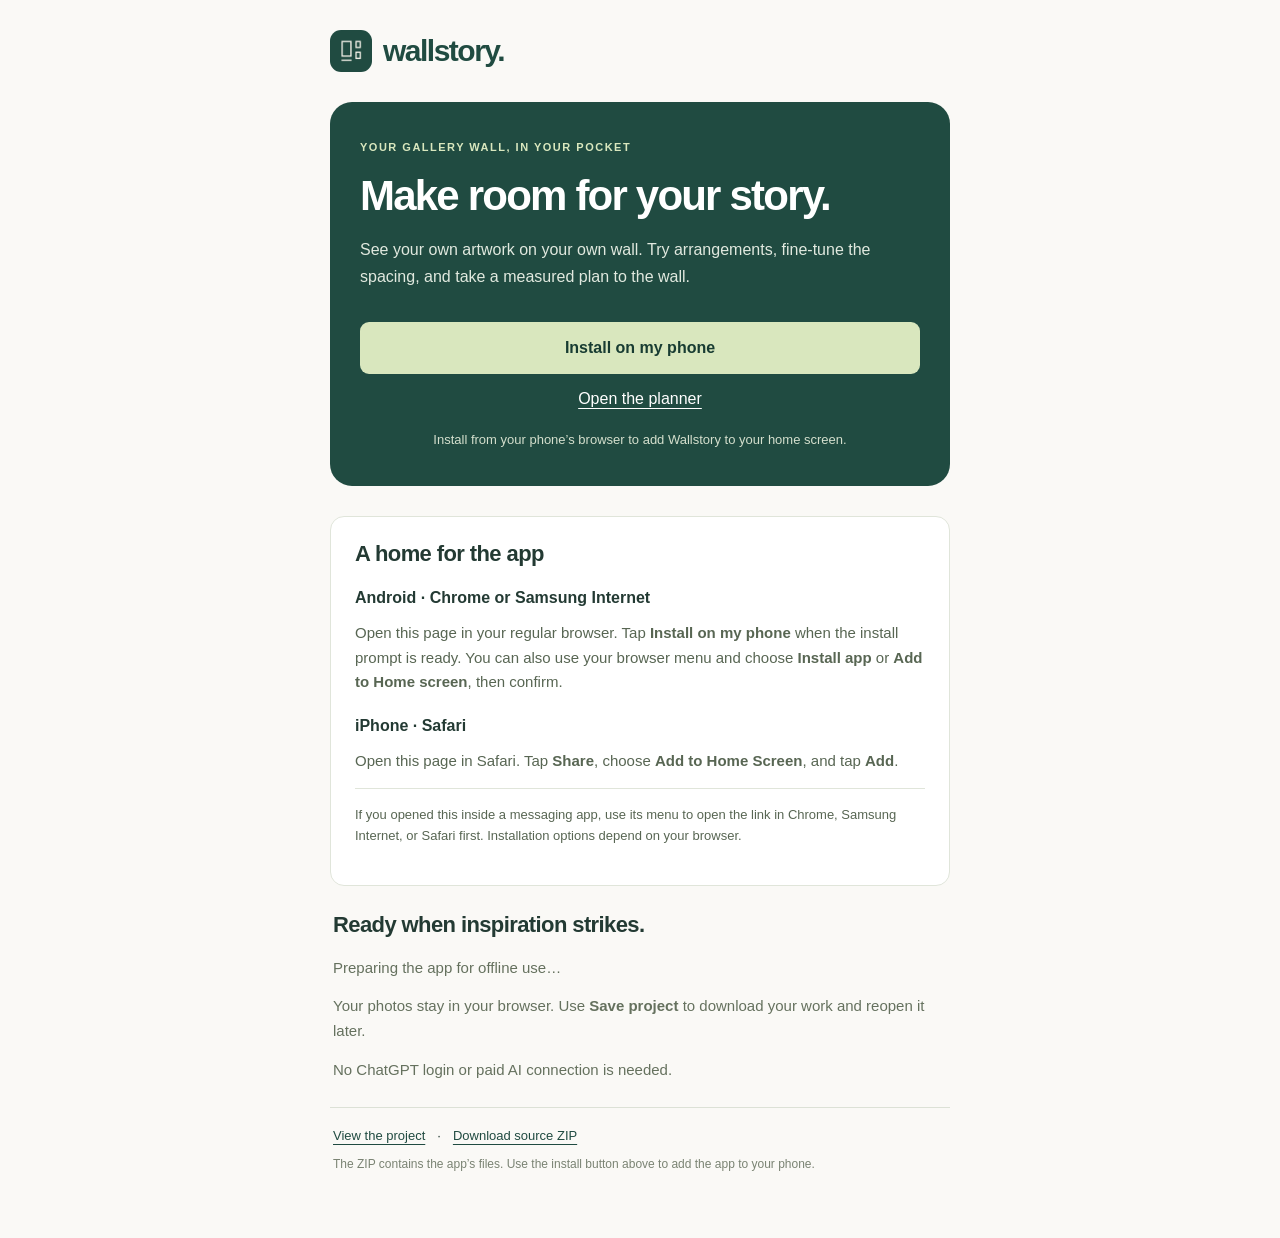
==== install.html @ 5eff1f2e "Add Wallstory gallery planner and phone installation support" ====
<!doctype html>
<html lang="en">
<head>
  <meta charset="utf-8">
  <meta name="viewport" content="width=device-width,initial-scale=1">
  <meta name="theme-color" content="#204b41">
  <meta name="description" content="Install Wallstory on your phone and plan your gallery wall with real photos and measurements.">
  <meta name="apple-mobile-web-app-capable" content="yes">
  <meta name="apple-mobile-web-app-title" content="Wallstory">
  <title>Install Wallstory</title>
  <link rel="icon" href="./icons/icon-192.png">
  <link rel="apple-touch-icon" href="./icons/icon-192.png">
  <link rel="manifest" href="./manifest.webmanifest">
  <link rel="stylesheet" href="./install.css">
  <script src="./install.js" defer></script>
  <script src="./pwa.js" defer></script>
</head>
<body>
<main>
  <a class="brand" href="./"><img src="./icons/icon-192.png" width="42" height="42" alt="">wallstory.</a>
  <section class="install-card">
    <span class="eyebrow">YOUR GALLERY WALL, IN YOUR POCKET</span>
    <h1>Make room for your story.</h1>
    <p>See your own artwork on your own wall. Try arrangements, fine-tune the spacing, and take a measured plan to the wall.</p>
    <button id="install-button" type="button">Install on my phone</button>
    <a class="open-link" href="./">Open the planner</a>
    <p id="install-status" class="status" role="status">Install from your phone’s browser to add Wallstory to your home screen.</p>
  </section>
  <section id="install-instructions" class="instructions" tabindex="-1">
    <h2>A home for the app</h2>
    <div id="android-instructions"><h3>Android · Chrome or Samsung Internet</h3><p>Open this page in your regular browser. Tap <strong>Install on my phone</strong> when the install prompt is ready. You can also use your browser menu and choose <strong>Install app</strong> or <strong>Add to Home screen</strong>, then confirm.</p></div>
    <div id="ios-instructions"><h3>iPhone · Safari</h3><p>Open this page in Safari. Tap <strong>Share</strong>, choose <strong>Add to Home Screen</strong>, and tap <strong>Add</strong>.</p></div>
    <p class="note">If you opened this inside a messaging app, use its menu to open the link in Chrome, Samsung Internet, or Safari first. Installation options depend on your browser.</p>
  </section>
  <section class="details"><h2>Ready when inspiration strikes.</h2><p id="offline-status">Preparing the app for offline use…</p><p>Your photos stay in your browser. Use <strong>Save project</strong> to download your work and reopen it later.</p><p>No ChatGPT login or paid AI connection is needed.</p></section>
  <footer><a href="https://github.com/urbanrunnerx/wallstory">View the project</a><span>·</span><a href="https://github.com/urbanrunnerx/wallstory/archive/refs/heads/main.zip">Download source ZIP</a><p>The ZIP contains the app’s files. Use the install button above to add the app to your phone.</p></footer>
</main>
</body>
</html>
---- install.css ----
:root{font-family:Arial,sans-serif;color:#233a33;background:#faf9f6;color-scheme:light}*{box-sizing:border-box}body{margin:0}main{width:min(100% - 36px,620px);margin:30px auto 45px}a{color:#204b41;text-underline-offset:4px}.brand{display:flex;align-items:center;gap:11px;font-size:30px;font-weight:700;letter-spacing:-1.5px;text-decoration:none}.brand img{border-radius:11px}.install-card{background:#204b41;color:white;border-radius:22px;padding:35px 30px;margin:30px 0}.eyebrow{font-size:11px;letter-spacing:1.5px;color:#d9e7be;font-weight:700}h1{font-size:clamp(29px,7vw,42px);letter-spacing:-1.8px;line-height:1.1;margin:18px 0}p{font-size:16px;line-height:1.65;margin:14px 0}.install-card>p{color:#e1e9df}button{font:inherit;font-weight:700;width:100%;padding:16px 18px;background:#d9e7be;color:#183c32;border:0;border-radius:9px;cursor:pointer;margin-top:18px;min-height:52px}button:disabled{opacity:.7;cursor:default}button:focus-visible,a:focus-visible{outline:3px solid #829f62;outline-offset:4px}.open-link{display:block;color:#fff;text-align:center;padding:16px;font-size:16px}.install-card .status{font-size:13px;color:#d4dfcd;line-height:1.6;margin:6px 0 0;text-align:center}.instructions{background:white;border:1px solid #e0e5da;border-radius:14px;padding:24px}.instructions h2,.details h2{font-size:22px;letter-spacing:-.6px;margin:0 0 18px}.instructions h3{font-size:16px;margin:22px 0 5px}.instructions p{font-size:15px;color:#586653}.instructions .note{font-size:13px;border-top:1px solid #e0e5da;padding-top:15px}.details{padding:26px 3px 10px}.details p{font-size:15px;color:#65715e}footer{border-top:1px solid #dce1d6;padding:20px 3px;font-size:13px;display:flex;gap:12px;flex-wrap:wrap}footer p{font-size:12px;line-height:1.5;margin:0;color:#7a8373;flex-basis:100%}[hidden]{display:none!important}@media(max-width:400px){.install-card{padding:27px 22px}.instructions{padding:21px}.brand{font-size:27px}}
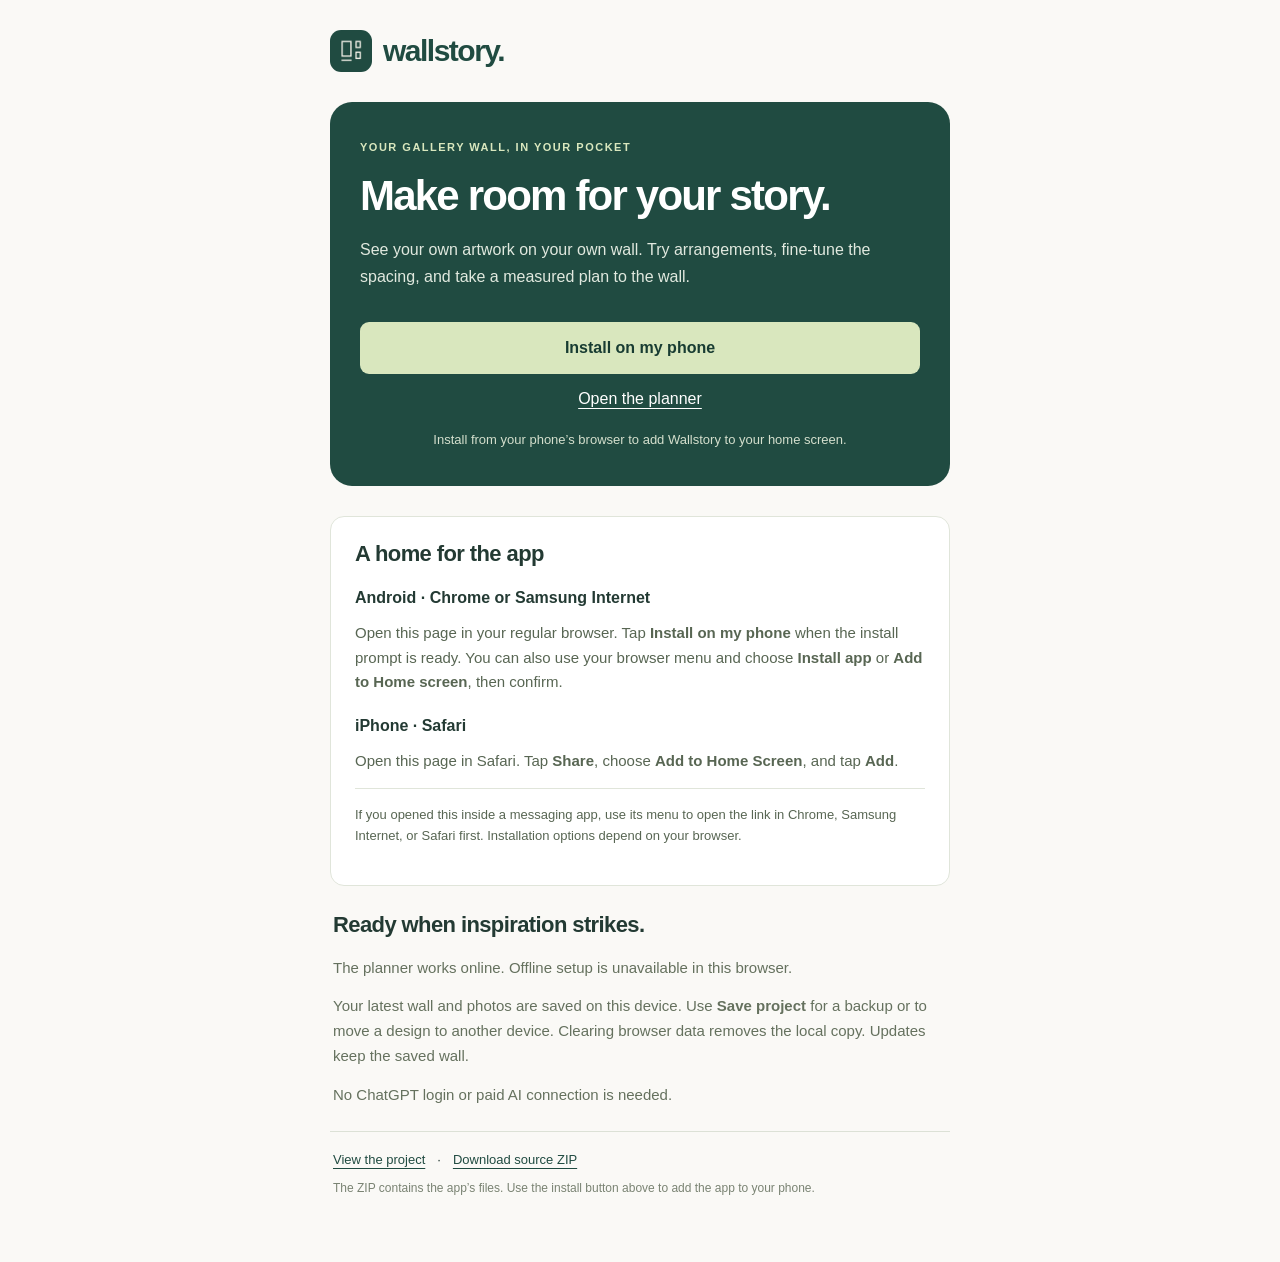
==== commit 0e7d19b4: "Autosave gallery projects and apply updates after saving" ====
--- a/install.html
+++ b/install.html
@@ -12,11 +12,13 @@
   <link rel="apple-touch-icon" href="./icons/icon-192.png">
   <link rel="manifest" href="./manifest.webmanifest">
   <link rel="stylesheet" href="./install.css">
+  <link rel="stylesheet" href="./update.css">
   <script src="./install.js" defer></script>
   <script src="./pwa.js" defer></script>
 </head>
 <body>
 <main>
+  <section id="update-notice" class="update-notice" aria-label="App update" hidden><div><strong>Update available</strong><p id="update-message" role="status">A new version is ready.</p></div><button id="apply-update">Update now</button></section>
   <a class="brand" href="./"><img src="./icons/icon-192.png" width="42" height="42" alt="">wallstory.</a>
   <section class="install-card">
     <span class="eyebrow">YOUR GALLERY WALL, IN YOUR POCKET</span>
@@ -32,7 +34,7 @@
     <div id="ios-instructions"><h3>iPhone · Safari</h3><p>Open this page in Safari. Tap <strong>Share</strong>, choose <strong>Add to Home Screen</strong>, and tap <strong>Add</strong>.</p></div>
     <p class="note">If you opened this inside a messaging app, use its menu to open the link in Chrome, Samsung Internet, or Safari first. Installation options depend on your browser.</p>
   </section>
-  <section class="details"><h2>Ready when inspiration strikes.</h2><p id="offline-status">Preparing the app for offline use…</p><p>Your photos stay in your browser. Use <strong>Save project</strong> to download your work and reopen it later.</p><p>No ChatGPT login or paid AI connection is needed.</p></section>
+  <section class="details"><h2>Ready when inspiration strikes.</h2><p id="offline-status">Preparing the app for offline use…</p><p>Your latest wall and photos are saved on this device. Use <strong>Save project</strong> for a backup or to move a design to another device. Clearing browser data removes the local copy. Updates keep the saved wall.</p><p>No ChatGPT login or paid AI connection is needed.</p></section>
   <footer><a href="https://github.com/urbanrunnerx/wallstory">View the project</a><span>·</span><a href="https://github.com/urbanrunnerx/wallstory/archive/refs/heads/main.zip">Download source ZIP</a><p>The ZIP contains the app’s files. Use the install button above to add the app to your phone.</p></footer>
 </main>
 </body>
--- a/update.css
+++ b/update.css
@@ -0,0 +1,13 @@
+.save-strip,.update-notice{display:flex;align-items:center;justify-content:space-between;flex-wrap:wrap;gap:10px 18px;font-size:14px;line-height:1.5}
+.save-strip{padding:12px 0;margin-bottom:14px;border-bottom:1px solid var(--line,#dce3dc);color:var(--muted,#59695f)}
+.save-strip p,.update-notice p{font-size:14px;margin:0}
+.save-strip button{font-size:14px;text-decoration:underline;min-height:44px}
+.save-strip[data-save-state=error]{color:var(--error,#9b3c26)}
+.update-notice{background:#e8f0dc;color:#204b41;border:1px solid #c6d6b6;border-radius:10px;padding:14px 16px;margin-bottom:20px}
+.update-notice strong{display:block;font-size:16px}
+.update-notice button{background:#204b41;color:#fff;padding:11px 18px;border:0;border-radius:7px;min-height:44px;font:inherit;cursor:pointer;flex-shrink:0}
+.update-notice button:disabled{opacity:.6;cursor:wait}
+.update-notice[hidden]{display:none}
+.session-note{font-size:14px;line-height:1.6}
+@media(max-width:480px){.update-notice button{width:100%}.save-strip{gap:2px 12px}}
+@media print{.save-strip,.update-notice{display:none!important}}
